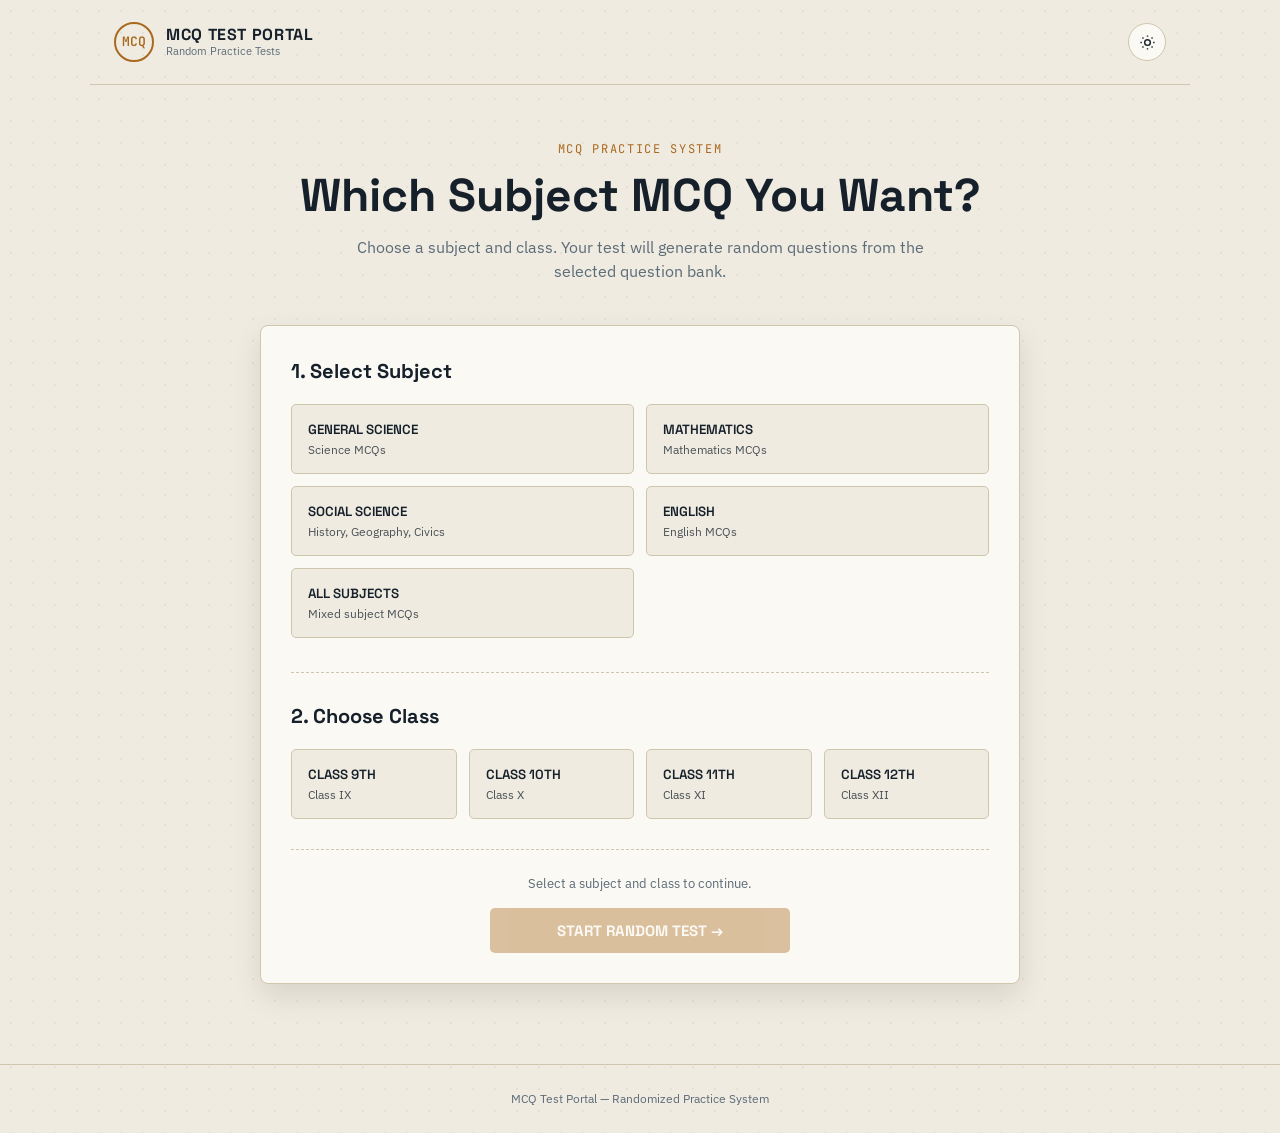
==== index.html @ db640311 "index.html" ====
<!DOCTYPE html>
<html lang="en" data-theme="light">
<head>
  <meta charset="UTF-8">
  <meta name="viewport" content="width=device-width, initial-scale=1.0">

  <title>MCQ Test Portal</title>

  <link rel="preconnect" href="https://fonts.googleapis.com">
  <link href="https://fonts.googleapis.com/css2?family=Space+Grotesk:wght@500;600;700&family=IBM+Plex+Sans:wght@400;500;600&family=JetBrains+Mono:wght@500;600&display=swap" rel="stylesheet">

  <style>
    :root {
      --ink: #16202B;
      --paper: #EFEBE0;
      --paper-2: #E2DBC6;
      --white: #FBF9F3;
      --steel: #38566B;
      --steel-soft: #7C93A3;
      --amber: #D98E2B;
      --amber-deep: #A9691F;
      --signal: #4C8C6B;

      --font-display: 'Space Grotesk', sans-serif;
      --font-body: 'IBM Plex Sans', sans-serif;
      --font-mono: 'JetBrains Mono', monospace;

      --radius: 5px;
    }

    [data-theme="light"] {
      --bg: var(--paper);
      --surface: var(--white);
      --surface-2: var(--paper-2);
      --text: var(--ink);
      --text-dim: #5C6B78;
      --border: #CFC6AE;
      --accent: var(--amber-deep);
      --accent-contrast: var(--white);
      --dot: rgba(56, 86, 107, 0.07);
    }

    [data-theme="dark"] {
      --bg: var(--ink);
      --surface: #1F2C39;
      --surface-2: #263748;
      --text: var(--paper);
      --text-dim: #8FA0AF;
      --border: #37495C;
      --accent: var(--amber);
      --accent-contrast: var(--ink);
      --dot: rgba(143, 160, 175, 0.09);
    }

    * {
      box-sizing: border-box;
    }

    html {
      scroll-behavior: smooth;
    }

    body {
      margin: 0;
      min-height: 100vh;
      background-color: var(--bg);
      background-image: radial-gradient(
        var(--dot) 1.2px,
        transparent 1.2px
      );
      background-size: 22px 22px;
      color: var(--text);
      font-family: var(--font-body);
      line-height: 1.5;
      transition: background-color .25s ease, color .25s ease;
      -webkit-font-smoothing: antialiased;
    }

    button {
      font-family: inherit;
      cursor: pointer;
    }

    .mono {
      font-family: var(--font-mono);
    }

    /* HEADER */

    .site-header {
      max-width: 1100px;
      margin: auto;
      padding: 22px 24px;
      display: flex;
      align-items: center;
      justify-content: space-between;
      border-bottom: 1px solid var(--border);
    }

    .brand {
      display: flex;
      align-items: center;
      gap: 12px;
    }

    .brand-seal {
      width: 40px;
      height: 40px;
      border: 2px solid var(--accent);
      border-radius: 50%;
      display: flex;
      align-items: center;
      justify-content: center;
      color: var(--accent);
      font-family: var(--font-mono);
      font-size: 13px;
      font-weight: 600;
    }

    .brand-text {
      display: flex;
      flex-direction: column;
      line-height: 1.25;
    }

    .brand-name {
      font-family: var(--font-display);
      font-weight: 700;
      font-size: 16px;
      letter-spacing: .04em;
    }

    .brand-sub {
      font-size: 11px;
      color: var(--text-dim);
    }

    .theme-toggle {
      width: 38px;
      height: 38px;
      border-radius: 50%;
      border: 1px solid var(--border);
      background: var(--surface);
      color: var(--text);
      display: flex;
      align-items: center;
      justify-content: center;
    }

    .theme-toggle:hover {
      border-color: var(--accent);
    }

    .theme-toggle svg {
      width: 17px;
      height: 17px;
    }

    /* MAIN */

    .container {
      max-width: 1000px;
      margin: auto;
      padding: 55px 24px 80px;
    }

    .hero {
      text-align: center;
      margin-bottom: 42px;
    }

    .eyebrow {
      color: var(--accent);
      font-family: var(--font-mono);
      font-size: 12px;
      letter-spacing: .14em;
      text-transform: uppercase;
      margin-bottom: 12px;
    }

    h1 {
      font-family: var(--font-display);
      font-size: clamp(30px, 5vw, 46px);
      margin: 0 0 14px;
      line-height: 1.1;
    }

    .hero p {
      max-width: 600px;
      margin: auto;
      color: var(--text-dim);
      font-size: 16px;
    }

    /* SELECTION */

    .selection-card {
      max-width: 760px;
      margin: auto;
      background: var(--surface);
      border: 1px solid var(--border);
      border-radius: 8px;
      padding: 30px;
      box-shadow: 0 12px 30px rgba(0,0,0,.10);
    }

    .section-title {
      font-family: var(--font-display);
      font-size: 20px;
      margin: 0 0 18px;
    }

    .subject-grid {
      display: grid;
      grid-template-columns: repeat(2, 1fr);
      gap: 12px;
      margin-bottom: 34px;
    }

    .subject-btn,
    .class-btn {
      border: 1px solid var(--border);
      background: var(--bg);
      color: var(--text);
      padding: 16px;
      border-radius: var(--radius);
      text-align: left;
      font-family: var(--font-display);
      font-weight: 600;
      transition:
        border-color .15s ease,
        background .15s ease,
        transform .15s ease;
    }

    .subject-btn:hover,
    .class-btn:hover {
      transform: translateY(-2px);
      border-color: var(--accent);
    }

    .subject-btn.selected,
    .class-btn.selected {
      background: var(--accent);
      color: var(--accent-contrast);
      border-color: var(--accent);
    }

    .subject-btn small,
    .class-btn small {
      display: block;
      margin-top: 4px;
      font-family: var(--font-body);
      font-size: 12px;
      font-weight: 400;
      opacity: .75;
    }

    .class-section {
      border-top: 1px dashed var(--border);
      padding-top: 28px;
    }

    .class-grid {
      display: grid;
      grid-template-columns: repeat(4, 1fr);
      gap: 12px;
    }

    .start-area {
      margin-top: 30px;
      border-top: 1px dashed var(--border);
      padding-top: 24px;
      text-align: center;
    }

    .selection-info {
      color: var(--text-dim);
      font-size: 13px;
      margin-bottom: 15px;
    }

    .start-btn {
      width: 100%;
      max-width: 300px;
      padding: 13px 20px;
      border: none;
      border-radius: var(--radius);
      background: var(--accent);
      color: var(--accent-contrast);
      font-family: var(--font-display);
      font-size: 15px;
      font-weight: 700;
      transition: transform .15s ease, filter .15s ease;
    }

    .start-btn:hover:not(:disabled) {
      transform: translateY(-2px);
      filter: brightness(1.06);
    }

    .start-btn:disabled {
      opacity: .4;
      cursor: not-allowed;
    }

    /* FOOTER */

    footer {
      border-top: 1px solid var(--border);
      padding: 25px 24px;
      color: var(--text-dim);
      font-size: 12px;
      text-align: center;
    }

    /* MOBILE */

    @media (max-width: 600px) {
      .container {
        padding-top: 38px;
      }

      .selection-card {
        padding: 22px 18px;
      }

      .subject-grid {
        grid-template-columns: 1fr;
      }

      .class-grid {
        grid-template-columns: repeat(2, 1fr);
      }

      .site-header {
        padding: 18px;
      }
    }
  </style>
</head>

<body>

  <header class="site-header">

    <div class="brand">
      <div class="brand-seal">MCQ</div>

      <div class="brand-text">
        <span class="brand-name">MCQ TEST PORTAL</span>
        <span class="brand-sub">Random Practice Tests</span>
      </div>
    </div>

    <button
      class="theme-toggle"
      id="themeToggle"
      aria-label="Toggle dark mode"
    >
      <svg
        viewBox="0 0 24 24"
        fill="none"
        stroke="currentColor"
        stroke-width="2"
      >
        <circle cx="12" cy="12" r="4"/>
        <path d="M12 2v2M12 20v2M4.9 4.9l1.4 1.4M17.7 17.7l1.4 1.4M2 12h2M20 12h2M4.9 19.1l1.4-1.4M17.7 6.3l1.4-1.4"/>
      </svg>
    </button>

  </header>


  <main class="container">

    <section class="hero">

      <div class="eyebrow">
        MCQ PRACTICE SYSTEM
      </div>

      <h1>
        Which Subject MCQ You Want?
      </h1>

      <p>
        Choose a subject and class. Your test will generate
        random questions from the selected question bank.
      </p>

    </section>


    <section class="selection-card">

      <h2 class="section-title">
        1. Select Subject
      </h2>

      <div class="subject-grid">

        <button
          class="subject-btn"
          data-subject="science"
        >
          GENERAL SCIENCE
          <small>Science MCQs</small>
        </button>

        <button
          class="subject-btn"
          data-subject="math"
        >
          MATHEMATICS
          <small>Mathematics MCQs</small>
        </button>

        <button
          class="subject-btn"
          data-subject="social"
        >
          SOCIAL SCIENCE
          <small>History, Geography, Civics</small>
        </button>

        <button
          class="subject-btn"
          data-subject="english"
        >
          ENGLISH
          <small>English MCQs</small>
        </button>

        <button
          class="subject-btn"
          data-subject="all"
        >
          ALL SUBJECTS
          <small>Mixed subject MCQs</small>
        </button>

      </div>


      <div class="class-section">

        <h2 class="section-title">
          2. Choose Class
        </h2>

        <div class="class-grid">

          <button
            class="class-btn"
            data-class="9"
          >
            CLASS 9TH
            <small>Class IX</small>
          </button>

          <button
            class="class-btn"
            data-class="10"
          >
            CLASS 10TH
            <small>Class X</small>
          </button>

          <button
            class="class-btn"
            data-class="11"
          >
            CLASS 11TH
            <small>Class XI</small>
          </button>

          <button
            class="class-btn"
            data-class="12"
          >
            CLASS 12TH
            <small>Class XII</small>
          </button>

        </div>

      </div>


      <div class="start-area">

        <div class="selection-info" id="selectionInfo">
          Select a subject and class to continue.
        </div>

        <button
          class="start-btn"
          id="startBtn"
          disabled
        >
          START RANDOM TEST →
        </button>

      </div>

    </section>

  </main>


  <footer>
    MCQ Test Portal — Randomized Practice System
  </footer>


  <script>

    let selectedSubject = null;
    let selectedClass = null;

    const subjectButtons =
      document.querySelectorAll(".subject-btn");

    const classButtons =
      document.querySelectorAll(".class-btn");

    const startBtn =
      document.getElementById("startBtn");

    const selectionInfo =
      document.getElementById("selectionInfo");


    /* SUBJECT SELECTION */

    subjectButtons.forEach(button => {

      button.addEventListener("click", () => {

        subjectButtons.forEach(btn =>
          btn.classList.remove("selected")
        );

        button.classList.add("selected");

        selectedSubject =
          button.dataset.subject;

        updateSelection();

      });

    });


    /* CLASS SELECTION */

    classButtons.forEach(button => {

      button.addEventListener("click", () => {

        classButtons.forEach(btn =>
          btn.classList.remove("selected")
        );

        button.classList.add("selected");

        selectedClass =
          button.dataset.class;

        updateSelection();

      });

    });


    /* UPDATE SELECTION */

    function updateSelection() {

      if (selectedSubject && selectedClass) {

        const subjectName =
          document.querySelector(
            `.subject-btn[data-subject="${selectedSubject}"]`
          ).childNodes[0].textContent.trim();

        selectionInfo.textContent =
          `${subjectName} • CLASS ${selectedClass}TH`;

        startBtn.disabled = false;

      } else if (selectedSubject) {

        selectionInfo.textContent =
          "Now choose your class.";

        startBtn.disabled = true;

      } else if (selectedClass) {

        selectionInfo.textContent =
          "Now choose your subject.";

        startBtn.disabled = true;

      } else {

        selectionInfo.textContent =
          "Select a subject and class to continue.";

        startBtn.disabled = true;

      }

    }


    /* START TEST */

    startBtn.addEventListener("click", () => {

      if (!selectedSubject || !selectedClass) {
        return;
      }

      const url =
        `test.html?subject=${encodeURIComponent(selectedSubject)}&class=${encodeURIComponent(selectedClass)}`;

      window.location.href = url;

    });


    /* DARK / LIGHT MODE */

    document
      .getElementById("themeToggle")
      .addEventListener("click", () => {

        const html =
          document.documentElement;

        const current =
          html.getAttribute("data-theme");

        html.setAttribute(
          "data-theme",
          current === "dark"
            ? "light"
            : "dark"
        );

      });

  </script>

</body>
</html>
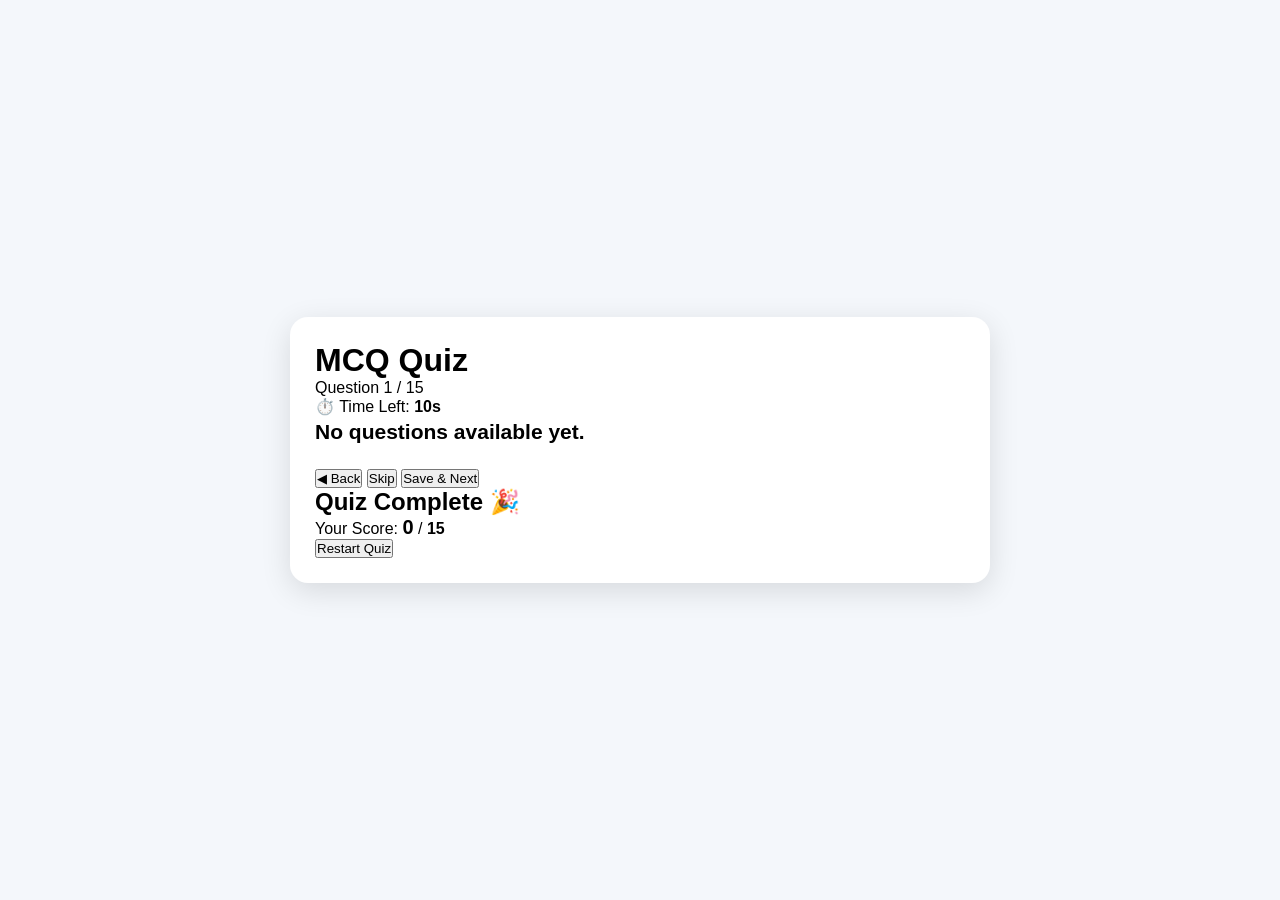
==== commit d7daf302: "index.html" ====
--- a/index.html
+++ b/index.html
@@ -1,661 +1,72 @@
 <!DOCTYPE html>
-<html lang="en" data-theme="light">
+<html lang="en">
 <head>
   <meta charset="UTF-8">
   <meta name="viewport" content="width=device-width, initial-scale=1.0">
-
-  <title>MCQ Test Portal</title>
-
-  <link rel="preconnect" href="https://fonts.googleapis.com">
-  <link href="https://fonts.googleapis.com/css2?family=Space+Grotesk:wght@500;600;700&family=IBM+Plex+Sans:wght@400;500;600&family=JetBrains+Mono:wght@500;600&display=swap" rel="stylesheet">
-
-  <style>
-    :root {
-      --ink: #16202B;
-      --paper: #EFEBE0;
-      --paper-2: #E2DBC6;
-      --white: #FBF9F3;
-      --steel: #38566B;
-      --steel-soft: #7C93A3;
-      --amber: #D98E2B;
-      --amber-deep: #A9691F;
-      --signal: #4C8C6B;
-
-      --font-display: 'Space Grotesk', sans-serif;
-      --font-body: 'IBM Plex Sans', sans-serif;
-      --font-mono: 'JetBrains Mono', monospace;
-
-      --radius: 5px;
-    }
-
-    [data-theme="light"] {
-      --bg: var(--paper);
-      --surface: var(--white);
-      --surface-2: var(--paper-2);
-      --text: var(--ink);
-      --text-dim: #5C6B78;
-      --border: #CFC6AE;
-      --accent: var(--amber-deep);
-      --accent-contrast: var(--white);
-      --dot: rgba(56, 86, 107, 0.07);
-    }
-
-    [data-theme="dark"] {
-      --bg: var(--ink);
-      --surface: #1F2C39;
-      --surface-2: #263748;
-      --text: var(--paper);
-      --text-dim: #8FA0AF;
-      --border: #37495C;
-      --accent: var(--amber);
-      --accent-contrast: var(--ink);
-      --dot: rgba(143, 160, 175, 0.09);
-    }
-
-    * {
-      box-sizing: border-box;
-    }
-
-    html {
-      scroll-behavior: smooth;
-    }
-
-    body {
-      margin: 0;
-      min-height: 100vh;
-      background-color: var(--bg);
-      background-image: radial-gradient(
-        var(--dot) 1.2px,
-        transparent 1.2px
-      );
-      background-size: 22px 22px;
-      color: var(--text);
-      font-family: var(--font-body);
-      line-height: 1.5;
-      transition: background-color .25s ease, color .25s ease;
-      -webkit-font-smoothing: antialiased;
-    }
-
-    button {
-      font-family: inherit;
-      cursor: pointer;
-    }
-
-    .mono {
-      font-family: var(--font-mono);
-    }
-
-    /* HEADER */
-
-    .site-header {
-      max-width: 1100px;
-      margin: auto;
-      padding: 22px 24px;
-      display: flex;
-      align-items: center;
-      justify-content: space-between;
-      border-bottom: 1px solid var(--border);
-    }
-
-    .brand {
-      display: flex;
-      align-items: center;
-      gap: 12px;
-    }
-
-    .brand-seal {
-      width: 40px;
-      height: 40px;
-      border: 2px solid var(--accent);
-      border-radius: 50%;
-      display: flex;
-      align-items: center;
-      justify-content: center;
-      color: var(--accent);
-      font-family: var(--font-mono);
-      font-size: 13px;
-      font-weight: 600;
-    }
-
-    .brand-text {
-      display: flex;
-      flex-direction: column;
-      line-height: 1.25;
-    }
-
-    .brand-name {
-      font-family: var(--font-display);
-      font-weight: 700;
-      font-size: 16px;
-      letter-spacing: .04em;
-    }
-
-    .brand-sub {
-      font-size: 11px;
-      color: var(--text-dim);
-    }
-
-    .theme-toggle {
-      width: 38px;
-      height: 38px;
-      border-radius: 50%;
-      border: 1px solid var(--border);
-      background: var(--surface);
-      color: var(--text);
-      display: flex;
-      align-items: center;
-      justify-content: center;
-    }
-
-    .theme-toggle:hover {
-      border-color: var(--accent);
-    }
-
-    .theme-toggle svg {
-      width: 17px;
-      height: 17px;
-    }
-
-    /* MAIN */
-
-    .container {
-      max-width: 1000px;
-      margin: auto;
-      padding: 55px 24px 80px;
-    }
-
-    .hero {
-      text-align: center;
-      margin-bottom: 42px;
-    }
-
-    .eyebrow {
-      color: var(--accent);
-      font-family: var(--font-mono);
-      font-size: 12px;
-      letter-spacing: .14em;
-      text-transform: uppercase;
-      margin-bottom: 12px;
-    }
-
-    h1 {
-      font-family: var(--font-display);
-      font-size: clamp(30px, 5vw, 46px);
-      margin: 0 0 14px;
-      line-height: 1.1;
-    }
-
-    .hero p {
-      max-width: 600px;
-      margin: auto;
-      color: var(--text-dim);
-      font-size: 16px;
-    }
-
-    /* SELECTION */
-
-    .selection-card {
-      max-width: 760px;
-      margin: auto;
-      background: var(--surface);
-      border: 1px solid var(--border);
-      border-radius: 8px;
-      padding: 30px;
-      box-shadow: 0 12px 30px rgba(0,0,0,.10);
-    }
-
-    .section-title {
-      font-family: var(--font-display);
-      font-size: 20px;
-      margin: 0 0 18px;
-    }
-
-    .subject-grid {
-      display: grid;
-      grid-template-columns: repeat(2, 1fr);
-      gap: 12px;
-      margin-bottom: 34px;
-    }
-
-    .subject-btn,
-    .class-btn {
-      border: 1px solid var(--border);
-      background: var(--bg);
-      color: var(--text);
-      padding: 16px;
-      border-radius: var(--radius);
-      text-align: left;
-      font-family: var(--font-display);
-      font-weight: 600;
-      transition:
-        border-color .15s ease,
-        background .15s ease,
-        transform .15s ease;
-    }
-
-    .subject-btn:hover,
-    .class-btn:hover {
-      transform: translateY(-2px);
-      border-color: var(--accent);
-    }
-
-    .subject-btn.selected,
-    .class-btn.selected {
-      background: var(--accent);
-      color: var(--accent-contrast);
-      border-color: var(--accent);
-    }
-
-    .subject-btn small,
-    .class-btn small {
-      display: block;
-      margin-top: 4px;
-      font-family: var(--font-body);
-      font-size: 12px;
-      font-weight: 400;
-      opacity: .75;
-    }
-
-    .class-section {
-      border-top: 1px dashed var(--border);
-      padding-top: 28px;
-    }
-
-    .class-grid {
-      display: grid;
-      grid-template-columns: repeat(4, 1fr);
-      gap: 12px;
-    }
-
-    .start-area {
-      margin-top: 30px;
-      border-top: 1px dashed var(--border);
-      padding-top: 24px;
-      text-align: center;
-    }
-
-    .selection-info {
-      color: var(--text-dim);
-      font-size: 13px;
-      margin-bottom: 15px;
-    }
-
-    .start-btn {
-      width: 100%;
-      max-width: 300px;
-      padding: 13px 20px;
-      border: none;
-      border-radius: var(--radius);
-      background: var(--accent);
-      color: var(--accent-contrast);
-      font-family: var(--font-display);
-      font-size: 15px;
-      font-weight: 700;
-      transition: transform .15s ease, filter .15s ease;
-    }
-
-    .start-btn:hover:not(:disabled) {
-      transform: translateY(-2px);
-      filter: brightness(1.06);
-    }
-
-    .start-btn:disabled {
-      opacity: .4;
-      cursor: not-allowed;
-    }
-
-    /* FOOTER */
-
-    footer {
-      border-top: 1px solid var(--border);
-      padding: 25px 24px;
-      color: var(--text-dim);
-      font-size: 12px;
-      text-align: center;
-    }
-
-    /* MOBILE */
-
-    @media (max-width: 600px) {
-      .container {
-        padding-top: 38px;
-      }
-
-      .selection-card {
-        padding: 22px 18px;
-      }
-
-      .subject-grid {
-        grid-template-columns: 1fr;
-      }
-
-      .class-grid {
-        grid-template-columns: repeat(2, 1fr);
-      }
-
-      .site-header {
-        padding: 18px;
-      }
-    }
-  </style>
+  <title>MCQ Quiz</title>
+  <link rel="stylesheet" href="test.css">
 </head>
 
 <body>
 
-  <header class="site-header">
+  <div class="quiz-container">
 
-    <div class="brand">
-      <div class="brand-seal">MCQ</div>
-
-      <div class="brand-text">
-        <span class="brand-name">MCQ TEST PORTAL</span>
-        <span class="brand-sub">Random Practice Tests</span>
+    <div class="quiz-header">
+      <h1>MCQ Quiz</h1>
+      <div class="question-count">
+        Question <span id="currentQuestion">1</span> / <span id="totalQuestions">15</span>
       </div>
     </div>
 
-    <button
-      class="theme-toggle"
-      id="themeToggle"
-      aria-label="Toggle dark mode"
-    >
-      <svg
-        viewBox="0 0 24 24"
-        fill="none"
-        stroke="currentColor"
-        stroke-width="2"
-      >
-        <circle cx="12" cy="12" r="4"/>
-        <path d="M12 2v2M12 20v2M4.9 4.9l1.4 1.4M17.7 17.7l1.4 1.4M2 12h2M20 12h2M4.9 19.1l1.4-1.4M17.7 6.3l1.4-1.4"/>
-      </svg>
-    </button>
+    <div class="timer-box">
+      ⏱️ Time Left:
+      <strong><span id="timer">10</span>s</strong>
+    </div>
 
-  </header>
+    <div class="progress">
+      <div id="progressBar"></div>
+    </div>
 
+    <div class="question-box">
+      <h2 id="question">Loading question...</h2>
 
-  <main class="container">
+      <div id="options"></div>
+    </div>
 
-    <section class="hero">
+    <div class="navigation">
 
-      <div class="eyebrow">
-        MCQ PRACTICE SYSTEM
-      </div>
+      <button id="backBtn" class="nav-btn">
+        ◀ Back
+      </button>
 
-      <h1>
-        Which Subject MCQ You Want?
-      </h1>
+      <button id="skipBtn" class="nav-btn">
+        Skip
+      </button>
+
+      <button id="saveNextBtn" class="save-btn">
+        Save & Next
+      </button>
+
+    </div>
+
+    <div id="resultBox" class="result-box hidden">
+      <h2>Quiz Complete 🎉</h2>
 
       <p>
-        Choose a subject and class. Your test will generate
-        random questions from the selected question bank.
+        Your Score:
+        <strong><span id="score">0</span></strong>
+        /
+        <strong>15</strong>
       </p>
 
-    </section>
+      <button onclick="location.reload()" class="restart-btn">
+        Restart Quiz
+      </button>
+    </div>
 
+  </div>
 
-    <section class="selection-card">
-
-      <h2 class="section-title">
-        1. Select Subject
-      </h2>
-
-      <div class="subject-grid">
-
-        <button
-          class="subject-btn"
-          data-subject="science"
-        >
-          GENERAL SCIENCE
-          <small>Science MCQs</small>
-        </button>
-
-        <button
-          class="subject-btn"
-          data-subject="math"
-        >
-          MATHEMATICS
-          <small>Mathematics MCQs</small>
-        </button>
-
-        <button
-          class="subject-btn"
-          data-subject="social"
-        >
-          SOCIAL SCIENCE
-          <small>History, Geography, Civics</small>
-        </button>
-
-        <button
-          class="subject-btn"
-          data-subject="english"
-        >
-          ENGLISH
-          <small>English MCQs</small>
-        </button>
-
-        <button
-          class="subject-btn"
-          data-subject="all"
-        >
-          ALL SUBJECTS
-          <small>Mixed subject MCQs</small>
-        </button>
-
-      </div>
-
-
-      <div class="class-section">
-
-        <h2 class="section-title">
-          2. Choose Class
-        </h2>
-
-        <div class="class-grid">
-
-          <button
-            class="class-btn"
-            data-class="9"
-          >
-            CLASS 9TH
-            <small>Class IX</small>
-          </button>
-
-          <button
-            class="class-btn"
-            data-class="10"
-          >
-            CLASS 10TH
-            <small>Class X</small>
-          </button>
-
-          <button
-            class="class-btn"
-            data-class="11"
-          >
-            CLASS 11TH
-            <small>Class XI</small>
-          </button>
-
-          <button
-            class="class-btn"
-            data-class="12"
-          >
-            CLASS 12TH
-            <small>Class XII</small>
-          </button>
-
-        </div>
-
-      </div>
-
-
-      <div class="start-area">
-
-        <div class="selection-info" id="selectionInfo">
-          Select a subject and class to continue.
-        </div>
-
-        <button
-          class="start-btn"
-          id="startBtn"
-          disabled
-        >
-          START RANDOM TEST →
-        </button>
-
-      </div>
-
-    </section>
-
-  </main>
-
-
-  <footer>
-    MCQ Test Portal — Randomized Practice System
-  </footer>
-
-
-  <script>
-
-    let selectedSubject = null;
-    let selectedClass = null;
-
-    const subjectButtons =
-      document.querySelectorAll(".subject-btn");
-
-    const classButtons =
-      document.querySelectorAll(".class-btn");
-
-    const startBtn =
-      document.getElementById("startBtn");
-
-    const selectionInfo =
-      document.getElementById("selectionInfo");
-
-
-    /* SUBJECT SELECTION */
-
-    subjectButtons.forEach(button => {
-
-      button.addEventListener("click", () => {
-
-        subjectButtons.forEach(btn =>
-          btn.classList.remove("selected")
-        );
-
-        button.classList.add("selected");
-
-        selectedSubject =
-          button.dataset.subject;
-
-        updateSelection();
-
-      });
-
-    });
-
-
-    /* CLASS SELECTION */
-
-    classButtons.forEach(button => {
-
-      button.addEventListener("click", () => {
-
-        classButtons.forEach(btn =>
-          btn.classList.remove("selected")
-        );
-
-        button.classList.add("selected");
-
-        selectedClass =
-          button.dataset.class;
-
-        updateSelection();
-
-      });
-
-    });
-
-
-    /* UPDATE SELECTION */
-
-    function updateSelection() {
-
-      if (selectedSubject && selectedClass) {
-
-        const subjectName =
-          document.querySelector(
-            `.subject-btn[data-subject="${selectedSubject}"]`
-          ).childNodes[0].textContent.trim();
-
-        selectionInfo.textContent =
-          `${subjectName} • CLASS ${selectedClass}TH`;
-
-        startBtn.disabled = false;
-
-      } else if (selectedSubject) {
-
-        selectionInfo.textContent =
-          "Now choose your class.";
-
-        startBtn.disabled = true;
-
-      } else if (selectedClass) {
-
-        selectionInfo.textContent =
-          "Now choose your subject.";
-
-        startBtn.disabled = true;
-
-      } else {
-
-        selectionInfo.textContent =
-          "Select a subject and class to continue.";
-
-        startBtn.disabled = true;
-
-      }
-
-    }
-
-
-    /* START TEST */
-
-    startBtn.addEventListener("click", () => {
-
-      if (!selectedSubject || !selectedClass) {
-        return;
-      }
-
-      const url =
-        `test.html?subject=${encodeURIComponent(selectedSubject)}&class=${encodeURIComponent(selectedClass)}`;
-
-      window.location.href = url;
-
-    });
-
-
-    /* DARK / LIGHT MODE */
-
-    document
-      .getElementById("themeToggle")
-      .addEventListener("click", () => {
-
-        const html =
-          document.documentElement;
-
-        const current =
-          html.getAttribute("data-theme");
-
-        html.setAttribute(
-          "data-theme",
-          current === "dark"
-            ? "light"
-            : "dark"
-        );
-
-      });
-
-  </script>
+  <script src="test.js"></script>
 
 </body>
 </html>
--- a/test.css
+++ b/test.css
@@ -0,0 +1,152 @@
+* {
+  box-sizing: border-box;
+  margin: 0;
+  padding: 0;
+}
+
+body {
+  font-family: Arial, sans-serif;
+  background: #f4f7fb;
+  min-height: 100vh;
+  display: flex;
+  justify-content: center;
+  align-items: center;
+  padding: 20px;
+}
+
+.quiz-container {
+  width: 100%;
+  max-width: 700px;
+  background: white;
+  border-radius: 18px;
+  padding: 25px;
+  box-shadow: 0 8px 30px rgba(0, 0, 0, 0.12);
+}
+
+#quiz-header {
+  text-align: center;
+  margin-bottom: 25px;
+}
+
+#quiz-header h1 {
+  font-size: 28px;
+  margin-bottom: 10px;
+}
+
+#progress {
+  font-size: 15px;
+  color: #666;
+}
+
+#question-box {
+  margin-bottom: 20px;
+}
+
+#question {
+  font-size: 21px;
+  line-height: 1.5;
+  margin-bottom: 22px;
+}
+
+#options {
+  display: flex;
+  flex-direction: column;
+  gap: 12px;
+}
+
+.option {
+  width: 100%;
+  padding: 15px;
+  border: 2px solid #ddd;
+  border-radius: 12px;
+  background: white;
+  font-size: 17px;
+  text-align: left;
+  cursor: pointer;
+  transition: 0.2s;
+}
+
+.option:hover:not(:disabled) {
+  border-color: #555;
+  background: #f5f5f5;
+}
+
+.option:disabled {
+  cursor: default;
+}
+
+.option.correct {
+  border-color: #22a06b;
+  background: #e7f8ef;
+}
+
+.option.wrong {
+  border-color: #e05252;
+  background: #fdeaea;
+}
+
+#nextBtn {
+  width: 100%;
+  padding: 15px;
+  border: none;
+  border-radius: 12px;
+  background: #222;
+  color: white;
+  font-size: 17px;
+  cursor: pointer;
+  margin-top: 10px;
+}
+
+#nextBtn:disabled {
+  opacity: 0.45;
+  cursor: not-allowed;
+}
+
+#result {
+  text-align: center;
+  padding: 25px 10px;
+}
+
+#result h2 {
+  font-size: 27px;
+  margin-bottom: 15px;
+}
+
+#score {
+  font-size: 20px;
+  margin-bottom: 25px;
+}
+
+#result button {
+  padding: 13px 25px;
+  border: none;
+  border-radius: 10px;
+  background: #222;
+  color: white;
+  font-size: 16px;
+  cursor: pointer;
+}
+
+@media (max-width: 600px) {
+  body {
+    padding: 12px;
+  }
+
+  .quiz-container {
+    padding: 18px;
+    border-radius: 14px;
+  }
+
+  #quiz-header h1 {
+    font-size: 24px;
+  }
+
+  #question {
+    font-size: 18px;
+  }
+
+  .option {
+    font-size: 16px;
+    padding: 14px;
+  }
+}
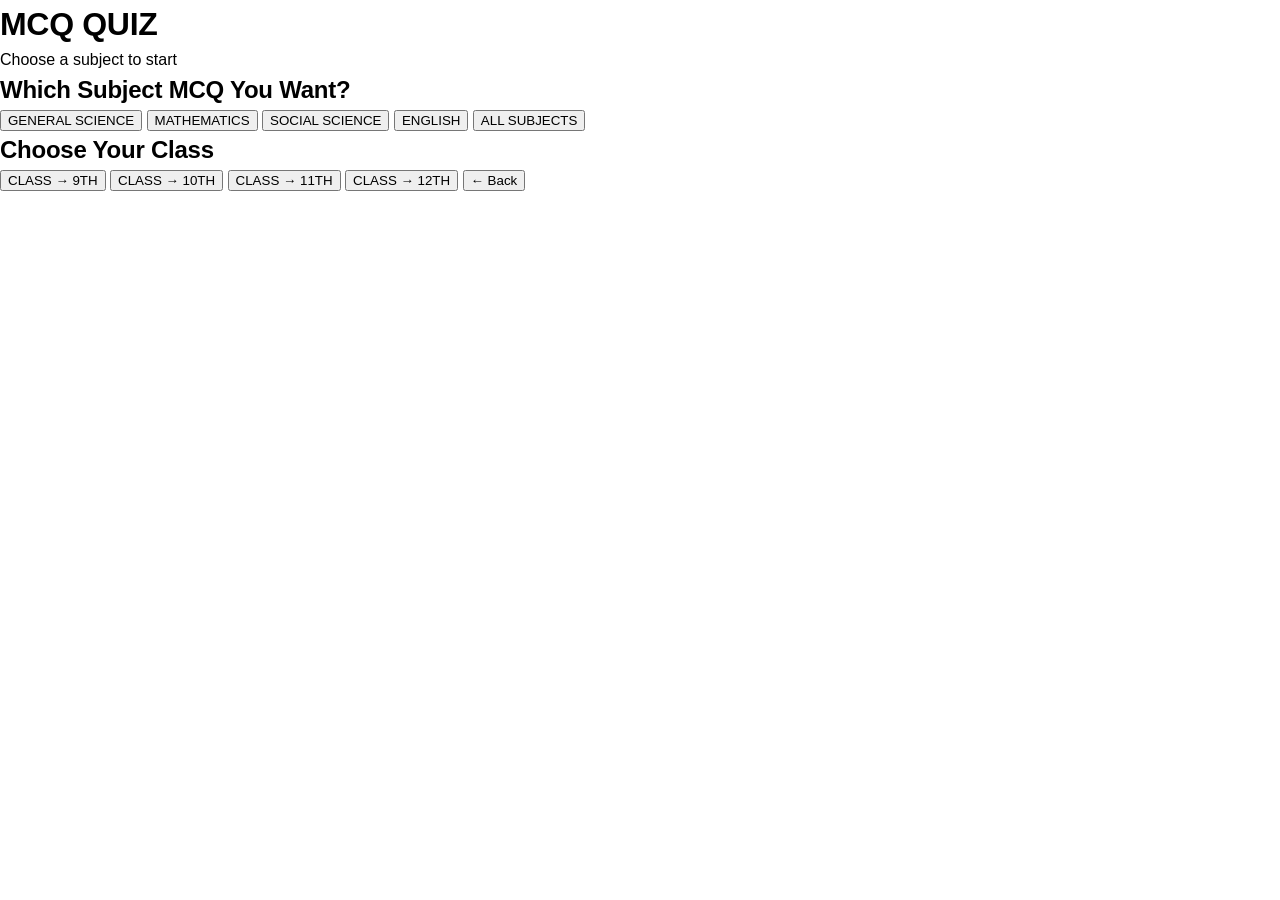
==== commit ca2692a3: "index.html" ====
--- a/index.html
+++ b/index.html
@@ -4,68 +4,60 @@
   <meta charset="UTF-8">
   <meta name="viewport" content="width=device-width, initial-scale=1.0">
   <title>MCQ Quiz</title>
-  <link rel="stylesheet" href="test.css">
+  <link rel="stylesheet" href="style.css">
 </head>
 
 <body>
 
-  <div class="quiz-container">
+  <div class="container">
 
-    <div class="quiz-header">
-      <h1>MCQ Quiz</h1>
-      <div class="question-count">
-        Question <span id="currentQuestion">1</span> / <span id="totalQuestions">15</span>
-      </div>
-    </div>
+    <h1>MCQ QUIZ</h1>
+    <p class="subtitle">Choose a subject to start</p>
 
-    <div class="timer-box">
-      ⏱️ Time Left:
-      <strong><span id="timer">10</span>s</strong>
-    </div>
+    <section id="subjectMenu" class="menu">
+      <h2>Which Subject MCQ You Want?</h2>
 
-    <div class="progress">
-      <div id="progressBar"></div>
-    </div>
-
-    <div class="question-box">
-      <h2 id="question">Loading question...</h2>
-
-      <div id="options"></div>
-    </div>
-
-    <div class="navigation">
-
-      <button id="backBtn" class="nav-btn">
-        ◀ Back
+      <button class="subject-btn" data-subject="science">
+        GENERAL SCIENCE
       </button>
 
-      <button id="skipBtn" class="nav-btn">
-        Skip
+      <button class="subject-btn" data-subject="math">
+        MATHEMATICS
       </button>
 
-      <button id="saveNextBtn" class="save-btn">
-        Save & Next
+      <button class="subject-btn" data-subject="social">
+        SOCIAL SCIENCE
       </button>
 
-    </div>
+      <button class="subject-btn" data-subject="english">
+        ENGLISH
+      </button>
 
-    <div id="resultBox" class="result-box hidden">
-      <h2>Quiz Complete 🎉</h2>
+      <button class="subject-btn" data-subject="all">
+        ALL SUBJECTS
+      </button>
+    </section>
 
-      <p>
-        Your Score:
-        <strong><span id="score">0</span></strong>
-        /
-        <strong>15</strong>
-      </p>
+    <section id="classMenu" class="menu hidden">
+      <h2>Choose Your Class</h2>
 
-      <button onclick="location.reload()" class="restart-btn">
-        Restart Quiz
+      <button class="class-btn" data-class="9">CLASS → 9TH</button>
+      <button class="class-btn" data-class="10">CLASS → 10TH</button>
+      <button class="class-btn" data-class="11">CLASS → 11TH</button>
+      <button class="class-btn" data-class="12">CLASS → 12TH</button>
+
+      <button id="backSubject" class="back-btn">
+        ← Back
       </button>
-    </div>
+    </section>
 
   </div>
 
+  <script src="questions.js"></script>
+  <script src="questions-math.js"></script>
+  <script src="questions-science.js"></script>
+  <script src="questions-social.js"></script>
+  <script src="questions-english.js"></script>
   <script src="test.js"></script>
 
 </body>
--- a/style.css
+++ b/style.css
@@ -0,0 +1,979 @@
+:root{
+  --ink:#16202B;
+  --paper:#EFEBE0;
+  --paper-2:#E2DBC6;
+  --white:#FBF9F3;
+  --steel:#38566B;
+  --steel-soft:#7C93A3;
+  --amber:#D98E2B;
+  --amber-deep:#A9691F;
+  --signal:#4C8C6B;
+  --alert:#B8493A;
+
+  --font-display:'Space Grotesk',sans-serif;
+  --font-body:'IBM Plex Sans',sans-serif;
+  --font-mono:'JetBrains Mono',monospace;
+
+  --radius:4px;
+}
+
+[data-theme="light"]{
+  --bg:var(--paper);
+  --surface:var(--white);
+  --surface-2:var(--paper-2);
+  --text:var(--ink);
+  --text-dim:#5C6B78;
+  --border:#CFC6AE;
+  --accent:var(--amber-deep);
+  --accent-contrast:#FBF9F3;
+  --dot:rgba(56,86,107,.07);
+}
+
+[data-theme="dark"]{
+  --bg:var(--ink);
+  --surface:#1F2C39;
+  --surface-2:#263748;
+  --text:var(--paper);
+  --text-dim:#8FA0AF;
+  --border:#37495C;
+  --accent:var(--amber);
+  --accent-contrast:#16202B;
+  --dot:rgba(143,160,175,.09);
+}
+
+*,
+*::before,
+*::after{
+  box-sizing:border-box;
+}
+
+html{
+  scroll-behavior:smooth;
+}
+
+body{
+  margin:0;
+  min-height:100vh;
+  background-color:var(--bg);
+  background-image:radial-gradient(
+    var(--dot) 1.2px,
+    transparent 1.2px
+  );
+  background-size:22px 22px;
+  color:var(--text);
+  font-family:var(--font-body);
+  line-height:1.5;
+  transition:
+    background-color .25s ease,
+    color .25s ease;
+  -webkit-font-smoothing:antialiased;
+}
+
+h1,
+h2,
+h3,
+h4{
+  font-family:var(--font-display);
+  margin:0;
+  letter-spacing:-.01em;
+}
+
+p{
+  margin:0;
+}
+
+a{
+  color:inherit;
+}
+
+button,
+input,
+select{
+  font-family:inherit;
+}
+
+button{
+  cursor:pointer;
+}
+
+ul,
+ol{
+  margin:0;
+  padding:0;
+  list-style:none;
+}
+
+.mono{
+  font-family:var(--font-mono);
+}
+
+:focus-visible{
+  outline:2px solid var(--accent);
+  outline-offset:3px;
+}
+
+.wrap{
+  width:min(1100px,100%);
+  margin:0 auto;
+  padding-left:24px;
+  padding-right:24px;
+}
+
+/* ================================
+   HEADER
+================================ */
+
+.site-header{
+  width:min(1100px,100%);
+  margin:0 auto;
+  padding:22px 24px;
+  display:flex;
+  align-items:center;
+  justify-content:space-between;
+  gap:20px;
+  border-bottom:1px solid var(--border);
+}
+
+.brand{
+  display:flex;
+  align-items:center;
+  gap:12px;
+}
+
+.brand-seal{
+  width:40px;
+  height:40px;
+  flex-shrink:0;
+  border:2px solid var(--accent);
+  border-radius:50%;
+  color:var(--accent);
+  display:flex;
+  align-items:center;
+  justify-content:center;
+  font-family:var(--font-mono);
+  font-size:13px;
+  font-weight:600;
+}
+
+.brand-text{
+  display:flex;
+  flex-direction:column;
+  line-height:1.25;
+}
+
+.brand-name{
+  font-family:var(--font-display);
+  font-size:16px;
+  font-weight:700;
+  letter-spacing:.04em;
+}
+
+.brand-sub{
+  color:var(--text-dim);
+  font-size:11px;
+  letter-spacing:.02em;
+}
+
+.site-nav{
+  display:flex;
+  align-items:center;
+  gap:18px;
+}
+
+.site-nav a{
+  color:var(--text-dim);
+  text-decoration:none;
+  font-size:14px;
+  padding-bottom:2px;
+  border-bottom:1px solid transparent;
+  transition:
+    color .15s ease,
+    border-color .15s ease;
+}
+
+.site-nav a:hover{
+  color:var(--text);
+  border-color:var(--border);
+}
+
+.admin-link{
+  background:none;
+  border:0;
+  color:var(--text-dim);
+  font-size:14px;
+  padding:0;
+}
+
+.admin-link:hover{
+  color:var(--text);
+}
+
+.theme-toggle{
+  width:38px;
+  height:38px;
+  border:1px solid var(--border);
+  border-radius:50%;
+  background:var(--surface);
+  color:var(--text);
+  display:flex;
+  align-items:center;
+  justify-content:center;
+  transition:transform .2s ease;
+}
+
+.theme-toggle:hover{
+  transform:rotate(12deg);
+}
+
+.theme-toggle svg{
+  width:17px;
+  height:17px;
+}
+
+/* ================================
+   HERO
+================================ */
+
+.hero{
+  width:min(1100px,100%);
+  margin:0 auto;
+  padding:64px 24px 56px;
+  display:grid;
+  grid-template-columns:1.1fr 1fr;
+  gap:56px;
+  align-items:center;
+}
+
+.eyebrow{
+  margin-bottom:14px;
+  color:var(--accent);
+  font-family:var(--font-mono);
+  font-size:12px;
+  letter-spacing:.14em;
+  text-transform:uppercase;
+}
+
+.hero h1{
+  margin-bottom:18px;
+  font-size:clamp(30px,4vw,44px);
+  font-weight:700;
+  line-height:1.12;
+}
+
+.lede{
+  max-width:46ch;
+  margin-bottom:26px;
+  color:var(--text-dim);
+  font-size:16px;
+}
+
+.cta{
+  display:inline-flex;
+  align-items:center;
+  justify-content:center;
+  gap:8px;
+  padding:12px 20px;
+  border:0;
+  border-radius:var(--radius);
+  background:var(--accent);
+  color:var(--accent-contrast);
+  font-family:var(--font-display);
+  font-size:15px;
+  font-weight:600;
+  text-decoration:none;
+  transition:
+    transform .15s ease,
+    filter .15s ease;
+}
+
+.cta:hover{
+  transform:translateY(-2px);
+  filter:brightness(1.05);
+}
+
+.cta span{
+  display:inline-block;
+  animation:bounceDown 1.6s ease-in-out infinite;
+}
+
+@keyframes bounceDown{
+  0%,100%{
+    transform:translateY(0);
+  }
+
+  50%{
+    transform:translateY(4px);
+  }
+}
+
+/* ================================
+   SUBJECT + CLASS SELECTION
+================================ */
+
+.selection-section{
+  width:min(1100px,100%);
+  margin:0 auto;
+  padding:20px 24px 70px;
+}
+
+.selection-title{
+  margin-bottom:8px;
+  font-size:25px;
+}
+
+.selection-subtitle{
+  margin-bottom:28px;
+  color:var(--text-dim);
+  font-size:14px;
+}
+
+.selection-grid{
+  display:grid;
+  grid-template-columns:repeat(2,1fr);
+  gap:16px;
+}
+
+.selection-card{
+  position:relative;
+  padding:20px;
+  background:var(--surface);
+  border:1px solid var(--border);
+  border-radius:var(--radius);
+  color:var(--text);
+  text-align:left;
+  transition:
+    transform .18s ease,
+    border-color .18s ease,
+    box-shadow .18s ease;
+}
+
+.selection-card:hover{
+  transform:translateY(-3px);
+  border-color:var(--accent);
+  box-shadow:0 8px 20px rgba(0,0,0,.10);
+}
+
+.selection-card.active{
+  border-color:var(--accent);
+  background:color-mix(
+    in srgb,
+    var(--accent) 8%,
+    var(--surface)
+  );
+}
+
+.selection-card h3{
+  margin-bottom:5px;
+  font-size:18px;
+}
+
+.selection-card p{
+  color:var(--text-dim);
+  font-size:12.5px;
+}
+
+.selection-number{
+  position:absolute;
+  top:14px;
+  right:16px;
+  color:var(--accent);
+  font-family:var(--font-mono);
+  font-size:11px;
+}
+
+/* ================================
+   CLASS MENU
+================================ */
+
+.class-section{
+  width:min(1100px,100%);
+  margin:0 auto;
+  padding:10px 24px 70px;
+}
+
+.class-grid{
+  display:grid;
+  grid-template-columns:repeat(4,1fr);
+  gap:14px;
+}
+
+.class-card{
+  padding:18px 14px;
+  border:1px solid var(--border);
+  border-radius:var(--radius);
+  background:var(--surface);
+  color:var(--text);
+  text-align:center;
+  transition:
+    transform .18s ease,
+    border-color .18s ease,
+    background .18s ease;
+}
+
+.class-card:hover{
+  transform:translateY(-3px);
+  border-color:var(--accent);
+}
+
+.class-card.active{
+  background:var(--accent);
+  border-color:var(--accent);
+  color:var(--accent-contrast);
+}
+
+.class-card .class-number{
+  display:block;
+  margin-bottom:4px;
+  font-family:var(--font-mono);
+  font-size:11px;
+  opacity:.75;
+}
+
+.class-card strong{
+  font-family:var(--font-display);
+  font-size:17px;
+}
+
+/* ================================
+   ADMIT CARD
+================================ */
+
+.admit-card{
+  position:relative;
+  padding:30px 24px 22px;
+  background:var(--surface);
+  border:1px solid var(--border);
+  border-radius:6px;
+  box-shadow:0 12px 28px rgba(0,0,0,.14);
+}
+
+.admit-tab{
+  position:absolute;
+  top:0;
+  left:24px;
+  transform:translateY(-50%);
+  padding:4px 10px;
+  border-radius:2px;
+  background:var(--accent);
+  color:var(--accent-contrast);
+  font-family:var(--font-mono);
+  font-size:11px;
+  font-weight:600;
+  letter-spacing:.1em;
+}
+
+.admit-stamp{
+  position:absolute;
+  top:18px;
+  right:18px;
+  width:86px;
+  height:86px;
+  border:2px dashed var(--accent);
+  border-radius:50%;
+  color:var(--accent);
+  display:flex;
+  align-items:center;
+  justify-content:center;
+  text-align:center;
+  font-family:var(--font-mono);
+  font-size:10px;
+  font-weight:600;
+  line-height:1.3;
+  transform:rotate(-10deg);
+  opacity:.85;
+}
+
+.admit-row{
+  display:flex;
+  gap:28px;
+  padding-right:100px;
+}
+
+.admit-row div{
+  display:flex;
+  flex-direction:column;
+  gap:3px;
+}
+
+.admit-row .label{
+  color:var(--text-dim);
+  font-size:10.5px;
+  letter-spacing:.08em;
+  text-transform:uppercase;
+}
+
+.admit-row .value{
+  font-size:15px;
+  font-weight:500;
+}
+
+.admit-row .value.mono{
+  font-size:20px;
+  font-weight:600;
+}
+
+.status{
+  color:var(--signal);
+}
+
+.admit-divider{
+  position:relative;
+  margin:20px 0;
+  border-top:1px dashed var(--border);
+}
+
+.admit-holes{
+  position:absolute;
+  top:-9px;
+  left:-24px;
+  right:-24px;
+  display:flex;
+  justify-content:space-between;
+  padding:0 10px;
+}
+
+.admit-holes span{
+  width:18px;
+  height:18px;
+  display:block;
+  border-radius:50%;
+  background:var(--bg);
+}
+
+/* ================================
+   TEST CARDS
+================================ */
+
+.tests{
+  width:min(1100px,100%);
+  margin:0 auto;
+  padding:20px 24px 80px;
+}
+
+.tests h2{
+  margin-bottom:22px;
+  font-size:22px;
+}
+
+.ticket-grid{
+  display:grid;
+  grid-template-columns:repeat(2,1fr);
+  gap:20px;
+}
+
+.ticket{
+  display:flex;
+  overflow:visible;
+  background:var(--surface);
+  border:1px solid var(--border);
+  border-radius:var(--radius);
+  transition:
+    border-color .2s ease,
+    transform .2s ease,
+    box-shadow .2s ease;
+}
+
+.ticket:hover{
+  border-color:var(--accent);
+  transform:translateY(-4px);
+  box-shadow:0 10px 22px rgba(0,0,0,.12);
+}
+
+.ticket-main{
+  position:relative;
+  flex:1;
+  padding:20px 22px;
+  overflow:hidden;
+}
+
+.ticket-code{
+  color:var(--text-dim);
+  font-size:11.5px;
+  letter-spacing:.06em;
+}
+
+.ticket-main h3{
+  margin:6px 0 12px;
+  font-size:18px;
+}
+
+.ticket-meta{
+  display:flex;
+  flex-wrap:wrap;
+  gap:8px 14px;
+}
+
+.ticket-meta li{
+  position:relative;
+  padding-left:14px;
+  color:var(--text-dim);
+  font-size:12.5px;
+}
+
+.ticket-meta li::before{
+  content:"";
+  position:absolute;
+  top:6px;
+  left:0;
+  width:6px;
+  height:6px;
+  border-radius:50%;
+  background:var(--accent);
+}
+
+.ticket-divider{
+  position:relative;
+  width:0;
+  align-self:stretch;
+  border-left:2px dashed var(--border);
+}
+
+.ticket-divider::before,
+.ticket-divider::after{
+  content:"";
+  position:absolute;
+  left:-8px;
+  width:16px;
+  height:16px;
+  border-radius:50%;
+  background:var(--bg);
+}
+
+.ticket-divider::before{
+  top:-8px;
+}
+
+.ticket-divider::after{
+  bottom:-8px;
+}
+
+.ticket-action{
+  display:flex;
+  align-items:center;
+  justify-content:center;
+  padding:0 18px;
+}
+
+.start-btn{
+  display:flex;
+  align-items:center;
+  gap:6px;
+  padding:9px 14px;
+  border:1px solid var(--border);
+  border-radius:var(--radius);
+  background:transparent;
+  color:var(--text);
+  font-family:var(--font-display);
+  font-size:13px;
+  font-weight:600;
+  transition:
+    background .15s ease,
+    color .15s ease,
+    border-color .15s ease;
+}
+
+.start-btn:hover{
+  border-color:var(--accent);
+  background:var(--accent);
+  color:var(--accent-contrast);
+}
+
+.stat-num{
+  color:var(--text);
+  font-weight:600;
+  font-variant-numeric:tabular-nums;
+}
+
+/* ================================
+   BUTTONS
+================================ */
+
+.bar-btn{
+  position:relative;
+  overflow:hidden;
+  padding:11px 16px;
+  border:1px solid var(--border);
+  border-radius:var(--radius);
+  background:transparent;
+  color:var(--text);
+  font-family:var(--font-display);
+  font-size:13.5px;
+  font-weight:600;
+  transition:
+    transform .15s ease,
+    background .15s ease,
+    border-color .15s ease,
+    color .15s ease;
+}
+
+.bar-btn:hover{
+  transform:translateY(-2px);
+}
+
+.bar-btn:active{
+  transform:translateY(0);
+}
+
+.bar-btn:disabled{
+  opacity:.4;
+  cursor:not-allowed;
+  transform:none;
+}
+
+.bar-btn.primary{
+  border-color:var(--accent);
+  background:var(--accent);
+  color:var(--accent-contrast);
+}
+
+.bar-btn.submit{
+  border-color:var(--alert);
+  background:var(--alert);
+  color:#fff;
+}
+
+.bar-btn.mark{
+  border-color:var(--steel);
+  color:var(--steel);
+}
+
+.bar-btn.mark:hover{
+  background:var(--steel);
+  color:#fff;
+}
+
+/* ================================
+   SCROLL PROGRESS
+================================ */
+
+.scroll-progress{
+  position:fixed;
+  top:0;
+  left:0;
+  z-index:1000;
+  width:0%;
+  height:3px;
+  background:var(--accent);
+}
+
+/* ================================
+   TOAST
+================================ */
+
+.toast{
+  position:fixed;
+  left:50%;
+  bottom:28px;
+  z-index:3000;
+  max-width:90vw;
+  padding:12px 18px;
+  border:1px solid var(--border);
+  border-radius:var(--radius);
+  background:var(--surface-2);
+  color:var(--text);
+  font-size:13.5px;
+  text-align:center;
+  opacity:0;
+  pointer-events:none;
+  transform:translate(-50%,20px);
+  transition:
+    opacity .2s ease,
+    transform .2s ease;
+}
+
+.toast.show{
+  opacity:1;
+  transform:translate(-50%,0);
+}
+
+/* ================================
+   RIPPLE
+================================ */
+
+.cta,
+.start-btn,
+.bar-btn{
+  position:relative;
+  overflow:hidden;
+}
+
+.ripple{
+  position:absolute;
+  border-radius:50%;
+  background:currentColor;
+  opacity:.35;
+  transform:scale(0);
+  animation:rippleAnim .6s ease-out forwards;
+  pointer-events:none;
+}
+
+@keyframes rippleAnim{
+  to{
+    transform:scale(2.4);
+    opacity:0;
+  }
+}
+
+/* ================================
+   REVEAL ANIMATION
+================================ */
+
+.reveal{
+  opacity:0;
+  transform:translateY(22px);
+  transition:
+    opacity .6s ease,
+    transform .6s ease;
+}
+
+.reveal.is-visible{
+  opacity:1;
+  transform:translateY(0);
+}
+
+/* ================================
+   FOOTER
+================================ */
+
+.site-footer{
+  padding:26px 24px;
+  border-top:1px solid var(--border);
+}
+
+.site-footer p{
+  width:min(1100px,100%);
+  margin:0 auto;
+  color:var(--text-dim);
+  font-size:12.5px;
+}
+
+/* ================================
+   MOBILE
+================================ */
+
+@media(max-width:860px){
+
+  .hero{
+    grid-template-columns:1fr;
+    padding-top:44px;
+  }
+
+  .selection-grid{
+    grid-template-columns:1fr;
+  }
+
+  .class-grid{
+    grid-template-columns:repeat(2,1fr);
+  }
+
+  .ticket-grid{
+    grid-template-columns:1fr;
+  }
+
+  .site-nav{
+    gap:12px;
+  }
+
+  .site-nav a{
+    display:none;
+  }
+}
+
+@media(max-width:560px){
+
+  .wrap{
+    padding-left:16px;
+    padding-right:16px;
+  }
+
+  .site-header{
+    padding:18px 16px;
+  }
+
+  .brand-name{
+    font-size:14px;
+  }
+
+  .hero{
+    padding:42px 16px 40px;
+  }
+
+  .selection-section,
+  .class-section,
+  .tests{
+    padding-left:16px;
+    padding-right:16px;
+  }
+
+  .hero h1{
+    font-size:30px;
+  }
+
+  .class-grid{
+    grid-template-columns:1fr 1fr;
+  }
+
+  .admit-stamp{
+    position:static;
+    margin:0 auto 16px;
+    transform:rotate(-6deg);
+  }
+
+  .admit-row{
+    padding-right:0;
+    flex-direction:column;
+    gap:14px;
+  }
+
+  .ticket{
+    flex-direction:column;
+  }
+
+  .ticket-divider{
+    width:auto;
+    height:0;
+    border-left:none;
+    border-top:2px dashed var(--border);
+  }
+
+  .ticket-divider::before{
+    top:-8px;
+    left:-8px;
+  }
+
+  .ticket-divider::after{
+    top:-8px;
+    right:-8px;
+    bottom:auto;
+  }
+
+  .ticket-action{
+    justify-content:flex-start;
+    padding:14px 22px 20px;
+  }
+}
+
+/* ================================
+   REDUCED MOTION
+================================ */
+
+@media(prefers-reduced-motion:reduce){
+
+  html{
+    scroll-behavior:auto;
+  }
+
+  *,
+  *::before,
+  *::after{
+    animation:none !important;
+    transition-duration:.001ms !important;
+  }
+
+  .cta:hover,
+  .ticket:hover,
+  .theme-toggle:hover,
+  .bar-btn:hover{
+    transform:none;
+  }
+  }
